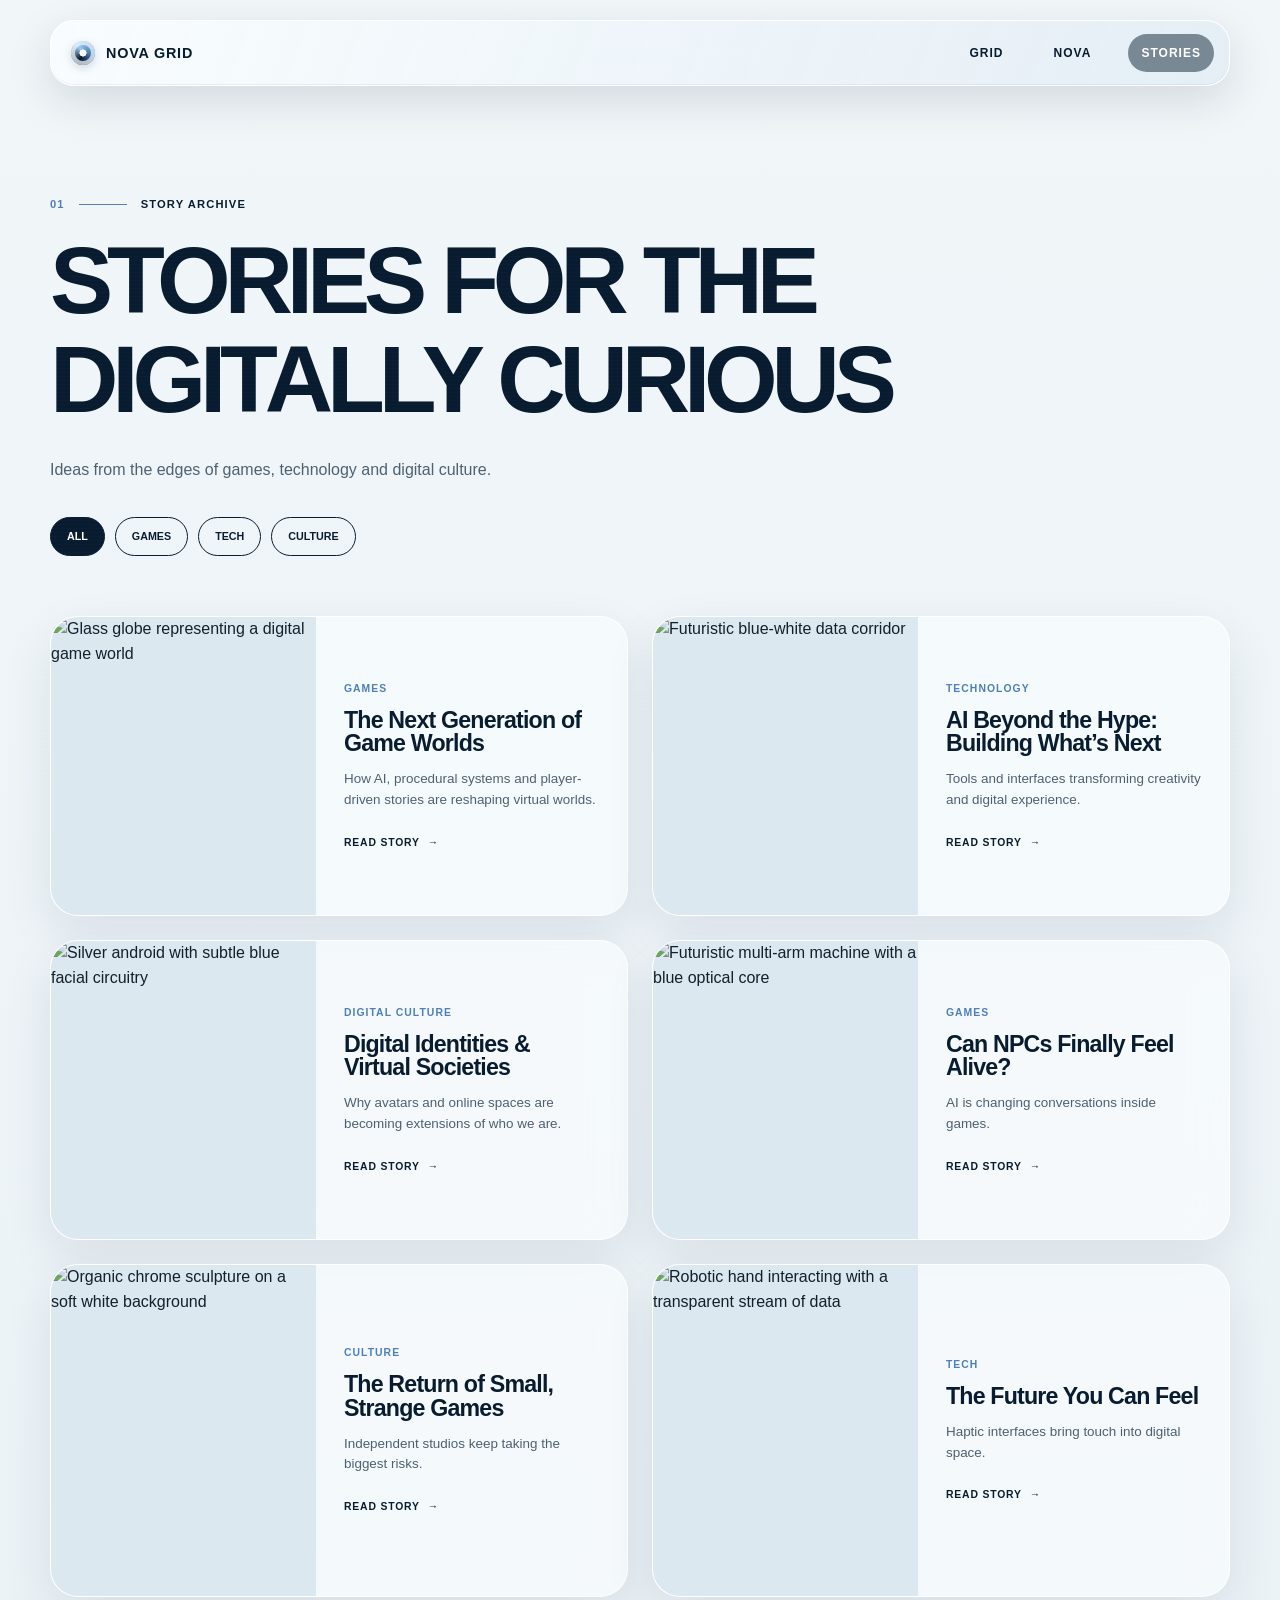
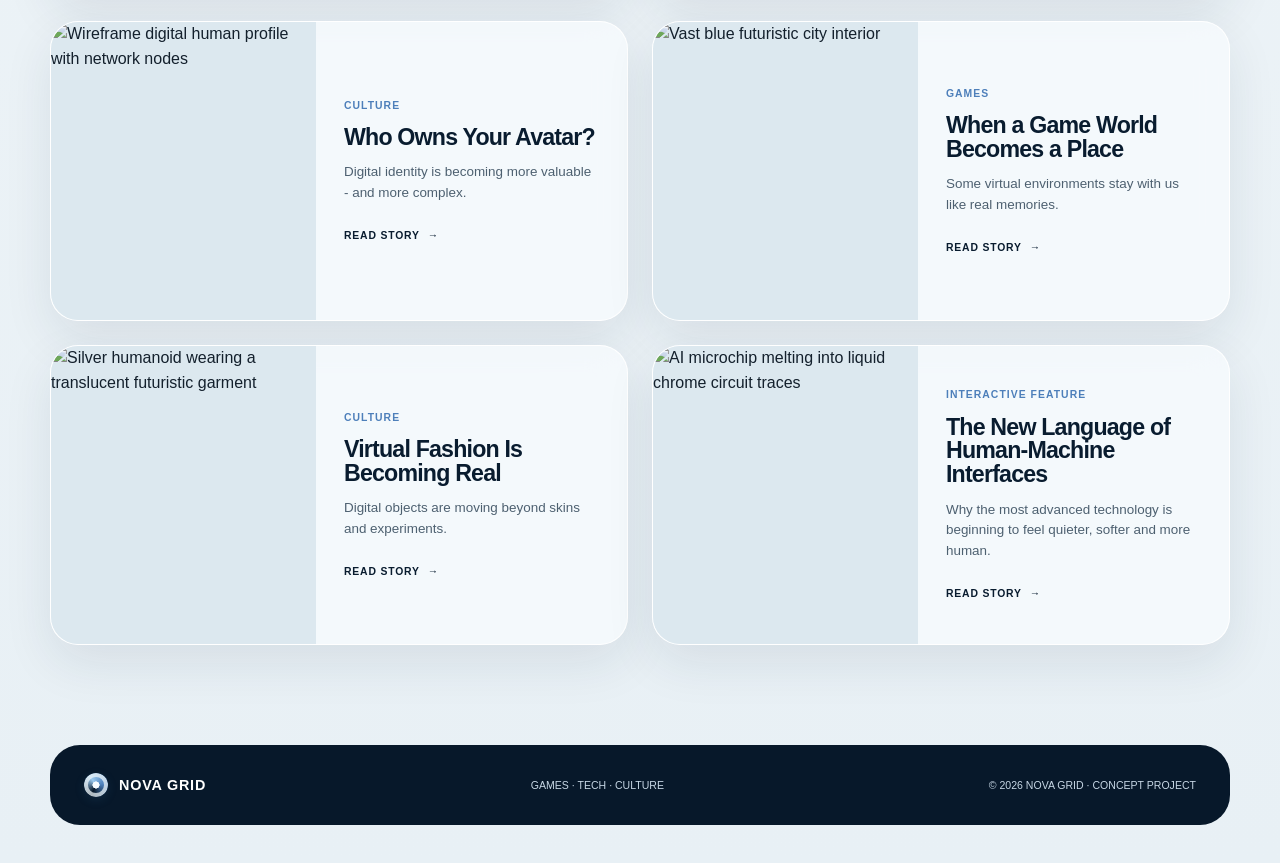
==== stories.html @ 91ae2a44 "Add files via upload" ====
<!doctype html>
<html lang="en">
<head>
  <meta charset="utf-8">
  <meta name="viewport" content="width=device-width, initial-scale=1">
  <meta name="robots" content="index, follow, max-image-preview:large">
  <meta name="description" content="Explore Nova Grid stories about games, emerging technology, artificial intelligence, digital identity and virtual culture.">
  <meta name="theme-color" content="#edf3f6">
  <title>Stories for the Digitally Curious | Nova Grid</title>
  <meta property="og:type" content="website">
  <meta property="og:site_name" content="Nova Grid">
  <meta property="og:title" content="Stories for the Digitally Curious | Nova Grid">
  <meta property="og:description" content="Explore Nova Grid stories about games, emerging technology, artificial intelligence, digital identity and virtual culture.">
  <meta property="og:image" content="https://ik.imagekit.io/novagridsvitlana/NovaGrid_CDN_Assets_Final/NovaGrid_CDN_Assets_Final/assets/images/human-machine-interfaces.webp?tr=w-1200,h-630,c-maintain_ratio">
  <meta property="og:image:width" content="1200">
  <meta property="og:image:height" content="630">
  <meta property="og:image:alt" content="STORIES FOR THE DIGITALLY CURIOUS">
  <meta name="twitter:card" content="summary_large_image">
  <meta name="twitter:title" content="Stories for the Digitally Curious | Nova Grid">
  <meta name="twitter:description" content="Explore Nova Grid stories about games, emerging technology, artificial intelligence, digital identity and virtual culture.">
  <meta name="twitter:image" content="https://ik.imagekit.io/novagridsvitlana/NovaGrid_CDN_Assets_Final/NovaGrid_CDN_Assets_Final/assets/images/human-machine-interfaces.webp?tr=w-1200,h-630,c-maintain_ratio">
  <!-- REQUIRED BEFORE DEPLOY: replace YOUR-DOMAIN with the final HTTPS domain, then uncomment both lines.
  <meta property="og:url" content="https://YOUR-DOMAIN/stories.html">
  <link rel="canonical" href="https://YOUR-DOMAIN/stories.html">
  -->
  <link rel="preconnect" href="https://ik.imagekit.io" crossorigin>
  <link rel="dns-prefetch" href="//ik.imagekit.io">
  <link rel="stylesheet" href="assets/css/design-system.css">
  <link rel="icon" href="assets/icons/favicon.svg" type="image/svg+xml">
  <link rel="apple-touch-icon" href="assets/icons/apple-touch-icon.png" sizes="180x180">
  <link rel="stylesheet" href="assets/css/editorial-pages.css">
  <!-- GA4: вставити тег тут -->
  <!-- Meta Pixel: вставити тут -->
</head>
<body>
  <header class="page-header">
    <a class="brand" href="index.html" aria-label="Nova Grid home"><span class="brand-mark" aria-hidden="true"></span>NOVA GRID</a>
    <nav class="page-nav" aria-label="Primary navigation">
      <a href="index.html#signals">GRID</a>
      <a href="index.html#nova">NOVA</a>
      <a class="active" href="stories.html" aria-current="page">STORIES</a>
    </nav>
    <button class="page-menu" type="button" aria-expanded="false" aria-label="Open menu" aria-controls="page-nav-panel">MENU</button>
    <div class="page-nav-panel" id="page-nav-panel">
      <a href="index.html">HOME</a><a href="index.html#signals">GRID</a><a href="index.html#nova">NOVA</a><a href="stories.html">STORIES</a>
    </div>
  </header>
  <main>
    <section class="archive-hero">
      <div class="page-label"><span>01</span><i></i>STORY ARCHIVE</div>
      <h1>STORIES FOR THE<br>DIGITALLY CURIOUS</h1>
      <p>Ideas from the edges of games, technology and digital culture.</p>
      <div class="archive-filters" aria-label="Filter stories"><button class="active" type="button" data-filter="all" aria-pressed="true">ALL</button><button type="button" data-filter="games" aria-pressed="false">GAMES</button><button type="button" data-filter="tech" aria-pressed="false">TECH</button><button type="button" data-filter="culture" aria-pressed="false">CULTURE</button></div>
    </section>
    <section class="archive-grid" aria-live="polite"><a class="archive-card" data-category="games" href="articles/next-generation-game-worlds.html">
    <div class="archive-image"><img src="https://ik.imagekit.io/novagridsvitlana/NovaGrid_CDN_Assets_Final/NovaGrid_CDN_Assets_Final/assets/images/next-generation-game-worlds.webp" width="1448" height="1086" loading="lazy" decoding="async" alt="Glass globe representing a digital game world"></div>
    <div class="archive-copy"><span class="kicker">Games</span><h2>The Next Generation of Game Worlds</h2><p>How AI, procedural systems and player-driven stories are reshaping virtual worlds.</p><span class="read-link">READ STORY <span aria-hidden="true">→</span></span></div>
  </a><a class="archive-card" data-category="tech" href="articles/ai-beyond-the-hype.html">
    <div class="archive-image"><img src="https://ik.imagekit.io/novagridsvitlana/NovaGrid_CDN_Assets_Final/NovaGrid_CDN_Assets_Final/assets/images/ai-beyond-the-hype.webp" width="1659" height="948" loading="lazy" decoding="async" alt="Futuristic blue-white data corridor"></div>
    <div class="archive-copy"><span class="kicker">Technology</span><h2>AI Beyond the Hype: Building What’s Next</h2><p>Tools and interfaces transforming creativity and digital experience.</p><span class="read-link">READ STORY <span aria-hidden="true">→</span></span></div>
  </a><a class="archive-card" data-category="culture" href="articles/digital-identities-virtual-societies.html">
    <div class="archive-image"><img src="https://ik.imagekit.io/novagridsvitlana/NovaGrid_CDN_Assets_Final/NovaGrid_CDN_Assets_Final/assets/images/digital-identities.webp" width="1449" height="1086" loading="lazy" decoding="async" alt="Silver android with subtle blue facial circuitry"></div>
    <div class="archive-copy"><span class="kicker">Digital culture</span><h2>Digital Identities &amp; Virtual Societies</h2><p>Why avatars and online spaces are becoming extensions of who we are.</p><span class="read-link">READ STORY <span aria-hidden="true">→</span></span></div>
  </a><a class="archive-card" data-category="games" href="articles/can-npcs-finally-feel-alive.html">
    <div class="archive-image"><img src="https://ik.imagekit.io/novagridsvitlana/NovaGrid_CDN_Assets_Final/NovaGrid_CDN_Assets_Final/assets/images/npcs-feel-alive.webp" width="1659" height="948" loading="lazy" decoding="async" alt="Futuristic multi-arm machine with a blue optical core"></div>
    <div class="archive-copy"><span class="kicker">Games</span><h2>Can NPCs Finally Feel Alive?</h2><p>AI is changing conversations inside games.</p><span class="read-link">READ STORY <span aria-hidden="true">→</span></span></div>
  </a><a class="archive-card" data-category="culture" href="articles/return-of-small-strange-games.html">
    <div class="archive-image"><img src="https://ik.imagekit.io/novagridsvitlana/NovaGrid_CDN_Assets_Final/NovaGrid_CDN_Assets_Final/assets/images/small-strange-games.webp" width="1122" height="1402" loading="lazy" decoding="async" alt="Organic chrome sculpture on a soft white background"></div>
    <div class="archive-copy"><span class="kicker">Culture</span><h2>The Return of Small, Strange Games</h2><p>Independent studios keep taking the biggest risks.</p><span class="read-link">READ STORY <span aria-hidden="true">→</span></span></div>
  </a><a class="archive-card" data-category="tech" href="articles/future-you-can-feel.html">
    <div class="archive-image"><img src="https://ik.imagekit.io/novagridsvitlana/NovaGrid_CDN_Assets_Final/NovaGrid_CDN_Assets_Final/assets/images/future-you-can-feel.webp" width="1659" height="948" loading="lazy" decoding="async" alt="Robotic hand interacting with a transparent stream of data"></div>
    <div class="archive-copy"><span class="kicker">Tech</span><h2>The Future You Can Feel</h2><p>Haptic interfaces bring touch into digital space.</p><span class="read-link">READ STORY <span aria-hidden="true">→</span></span></div>
  </a><a class="archive-card" data-category="culture" href="articles/who-owns-your-avatar.html">
    <div class="archive-image"><img src="https://ik.imagekit.io/novagridsvitlana/NovaGrid_CDN_Assets_Final/NovaGrid_CDN_Assets_Final/assets/images/who-owns-your-avatar.webp" width="1344" height="768" loading="lazy" decoding="async" alt="Wireframe digital human profile with network nodes"></div>
    <div class="archive-copy"><span class="kicker">Culture</span><h2>Who Owns Your Avatar?</h2><p>Digital identity is becoming more valuable - and more complex.</p><span class="read-link">READ STORY <span aria-hidden="true">→</span></span></div>
  </a><a class="archive-card" data-category="games" href="articles/game-world-becomes-place.html">
    <div class="archive-image"><img src="https://ik.imagekit.io/novagridsvitlana/NovaGrid_CDN_Assets_Final/NovaGrid_CDN_Assets_Final/assets/images/game-world-becomes-place.webp" width="1024" height="1024" loading="lazy" decoding="async" alt="Vast blue futuristic city interior"></div>
    <div class="archive-copy"><span class="kicker">Games</span><h2>When a Game World Becomes a Place</h2><p>Some virtual environments stay with us like real memories.</p><span class="read-link">READ STORY <span aria-hidden="true">→</span></span></div>
  </a><a class="archive-card" data-category="culture" href="articles/virtual-fashion-is-becoming-real.html">
    <div class="archive-image"><img src="https://ik.imagekit.io/novagridsvitlana/NovaGrid_CDN_Assets_Final/NovaGrid_CDN_Assets_Final/assets/images/virtual-fashion.webp" width="1024" height="1024" loading="lazy" decoding="async" alt="Silver humanoid wearing a translucent futuristic garment"></div>
    <div class="archive-copy"><span class="kicker">Culture</span><h2>Virtual Fashion Is Becoming Real</h2><p>Digital objects are moving beyond skins and experiments.</p><span class="read-link">READ STORY <span aria-hidden="true">→</span></span></div>
  </a><a class="archive-card" data-category="tech" href="articles/human-machine-interfaces.html">
    <div class="archive-image"><img src="https://ik.imagekit.io/novagridsvitlana/NovaGrid_CDN_Assets_Final/NovaGrid_CDN_Assets_Final/assets/images/human-machine-interfaces.webp" width="1254" height="1254" loading="lazy" decoding="async" alt="AI microchip melting into liquid chrome circuit traces"></div>
    <div class="archive-copy"><span class="kicker">Interactive feature</span><h2>The New Language of Human-Machine Interfaces</h2><p>Why the most advanced technology is beginning to feel quieter, softer and more human.</p><span class="read-link">READ STORY <span aria-hidden="true">→</span></span></div>
  </a></section>
  </main>
  <footer class="page-footer">
    <a class="brand footer-brand" href="index.html"><span class="brand-mark" aria-hidden="true"></span>NOVA GRID</a>
    <span>GAMES · TECH · CULTURE</span>
    <span>© 2026 NOVA GRID · CONCEPT PROJECT</span>
  </footer>
  <script>
  const button=document.querySelector('.page-menu');
  const panel=document.querySelector('.page-nav-panel');
  if(button&&panel){
    // Keep the full-screen panel outside the blurred header. Otherwise some
    // mobile browsers constrain position:fixed to the header itself.
    if(panel.parentNode!==document.body) document.body.appendChild(panel);

    const setMenuState=open=>{
      button.setAttribute('aria-expanded',String(open));
      button.setAttribute('aria-label',open?'Close menu':'Open menu');
      panel.classList.toggle('open',open);
      document.body.classList.toggle('menu-open',open);
      button.textContent=open?'CLOSE':'MENU';
    };

    setMenuState(false);
    button.addEventListener('click',event=>{
      event.preventDefault();
      event.stopPropagation();
      setMenuState(button.getAttribute('aria-expanded')!=='true');
    });
    panel.querySelectorAll('a').forEach(link=>link.addEventListener('click',()=>setMenuState(false)));
    document.addEventListener('keydown',event=>{
      if(event.key==='Escape'&&button.getAttribute('aria-expanded')==='true'){
        setMenuState(false);
        button.focus();
      }
    });
    window.addEventListener('pageshow',()=>setMenuState(false));
  }
</script>
  <script>
    const filters=[...document.querySelectorAll('[data-filter]')];
    const cards=[...document.querySelectorAll('.archive-card')];
    filters.forEach(button=>button.addEventListener('click',()=>{const value=button.dataset.filter;filters.forEach(item=>{item.classList.toggle('active',item===button);item.setAttribute('aria-pressed',String(item===button));});cards.forEach(card=>card.hidden=value!=='all'&&card.dataset.category!==value);}));
  </script>
</body>
</html>
---- assets/css/design-system.css ----
@font-face{font-family:"Space Grotesk";src:url("https://ik.imagekit.io/novagridsvitlana/NovaGrid_CDN_Assets_Final/NovaGrid_CDN_Assets_Final/assets/fonts/space-grotesk-regular.woff2") format("woff2");font-weight:400;font-display:swap}
@font-face{font-family:"Space Grotesk";src:url("https://ik.imagekit.io/novagridsvitlana/NovaGrid_CDN_Assets_Final/NovaGrid_CDN_Assets_Final/assets/fonts/space-grotesk-bold.woff2") format("woff2");font-weight:700;font-display:swap}
@font-face{font-family:"Inter";src:url("https://ik.imagekit.io/novagridsvitlana/NovaGrid_CDN_Assets_Final/NovaGrid_CDN_Assets_Final/assets/fonts/inter-regular.woff2") format("woff2");font-weight:400;font-display:swap}
@font-face{font-family:"Inter";src:url("https://ik.imagekit.io/novagridsvitlana/NovaGrid_CDN_Assets_Final/NovaGrid_CDN_Assets_Final/assets/fonts/inter-bold.woff2") format("woff2");font-weight:700;font-display:swap}
:root{--ink:#091c2f;--muted:#4d6070;--blue:#4d7fba;--blue-2:#9bc9ee;--paper:#edf3f6;--navy:#07182a;--line:rgba(92,133,165,.22);--glass:rgba(248,252,254,.76);--radius:28px;--shadow:0 20px 60px rgba(17,42,64,.12);--space-1:8px;--space-2:16px;--space-3:24px;--space-4:32px;--space-5:48px;--text-sm:.84rem;--text-base:1rem;--text-lg:1.3rem}
---- assets/css/editorial-pages.css ----
*{box-sizing:border-box}
html{scroll-behavior:smooth}
body{margin:0;color:var(--ink);background:linear-gradient(180deg,#f1f6f9,#e8f0f5);font-family:Inter,Arial,sans-serif;line-height:1.55}
body::before{content:"";position:fixed;inset:0;z-index:40;pointer-events:none;opacity:.14;background-image:linear-gradient(rgba(255,255,255,.45) 1px,transparent 1px);background-size:100% 4px;mix-blend-mode:soft-light}
body.menu-open{overflow:hidden}
a{color:inherit;text-decoration:none}
img{display:block;max-width:100%}
button{font:inherit}
h1,h2,.brand,.page-nav,.page-menu,.kicker,.read-link,.page-label,.back-link,.article-end{font-family:"Space Grotesk",Arial,sans-serif}
.page-header{position:relative;z-index:50;width:min(1180px,calc(100% - 48px));height:66px;margin:20px auto 0;padding:0 15px 0 20px;border:1px solid rgba(255,255,255,.96);border-radius:24px;display:flex;align-items:center;justify-content:space-between;background:linear-gradient(110deg,rgba(249,252,254,.94),rgba(226,237,244,.86));box-shadow:0 14px 44px rgba(8,28,46,.13),inset 0 -1px 0 rgba(80,126,158,.10);backdrop-filter:blur(20px);-webkit-backdrop-filter:blur(20px)}
.brand{display:inline-flex;align-items:center;gap:11px;font-size:.9rem;font-weight:700;letter-spacing:.055em}
.brand-mark{width:24px;height:24px;flex:0 0 24px;border-radius:50%;background:radial-gradient(circle at 50% 50%,#f8fcff 0 20%,transparent 22%),conic-gradient(from 205deg,var(--navy),#9bc9ee,var(--blue),var(--navy));box-shadow:inset 0 0 0 4px rgba(242,248,251,.72),0 3px 10px rgba(40,91,132,.22)}
.page-nav{display:flex;align-items:center;gap:24px}.page-nav a{padding:10px 13px;border-radius:999px;font-size:.75rem;font-weight:700;letter-spacing:.085em;transition:.22s ease}.page-nav a:hover,.page-nav a:focus-visible,.page-nav a.active{color:white;background:#788894}
.page-menu,.page-nav-panel{display:none}
main{width:min(1180px,calc(100% - 48px));margin-inline:auto}
.archive-hero{padding:110px 0 60px}.page-label{display:flex;align-items:center;gap:14px;margin-bottom:18px;font-size:.7rem;font-weight:700;letter-spacing:.1em}.page-label span,.kicker{color:var(--blue)}.page-label i{width:48px;height:1px;background:var(--blue)}
.archive-hero h1{max-width:1050px;margin:0;font-size:clamp(3.25rem,7.4vw,7.3rem);line-height:1.04;letter-spacing:-.065em}.archive-hero>p{max-width:560px;margin:30px 0 0;color:var(--muted);font-size:1rem}
.archive-filters{display:flex;gap:10px;flex-wrap:wrap;margin-top:34px}.archive-filters button{padding:10px 16px;border:1px solid var(--ink);border-radius:999px;background:transparent;color:var(--ink);font-family:"Space Grotesk",Arial,sans-serif;font-size:.67rem;font-weight:700;cursor:pointer;transition:.22s ease}.archive-filters button:hover,.archive-filters button:focus-visible{transform:translateY(-2px)}.archive-filters button.active{background:var(--ink);color:white}
.archive-grid{display:grid;grid-template-columns:repeat(2,minmax(0,1fr));gap:24px;padding:0 0 100px}
.archive-card{position:relative;display:grid;grid-template-columns:46% 1fr;min-height:300px;border:1px solid rgba(255,255,255,.94);border-radius:28px;overflow:hidden;background:var(--glass);box-shadow:0 18px 50px rgba(17,42,64,.09);backdrop-filter:blur(18px);transition:transform .3s ease,border-color .3s ease,box-shadow .3s ease}
.archive-card:hover,.archive-card:focus-visible{transform:translateY(-5px);border-color:rgba(125,174,211,.68);box-shadow:0 24px 55px rgba(17,42,64,.14);outline:none}.archive-image{overflow:hidden;background:#dce8ef}.archive-image img{width:100%;height:100%;object-fit:cover;filter:saturate(.68) contrast(.96) brightness(1.02);transition:transform .55s cubic-bezier(.22,.61,.36,1)}.archive-card:hover img,.archive-card:focus-visible img{transform:scale(1.025)}

.archive-card[href$="virtual-fashion-is-becoming-real.html"] .archive-image img{object-position:center 65%}
.archive-card[href$="human-machine-interfaces.html"] .archive-image img{object-position:center 65%}

.archive-copy{display:flex;flex-direction:column;justify-content:center;padding:28px}.kicker{display:block;margin-bottom:12px;font-size:.65rem;font-weight:700;letter-spacing:.1em;text-transform:uppercase}.archive-copy h2{margin:0 0 13px;font-size:1.45rem;line-height:1.02;letter-spacing:-.035em}.archive-copy p{margin:0;color:var(--muted);font-size:.84rem}.read-link{display:inline-flex;gap:8px;align-items:center;margin-top:24px;font-size:.65rem;font-weight:700;letter-spacing:.08em}.read-link span{transition:transform .25s ease}.archive-card:hover .read-link span,.archive-card:focus-visible .read-link span{transform:translateX(4px)}
[hidden]{display:none!important}
.article-shell{padding:90px 0 80px}.article-heading{max-width:980px;margin:0 auto 48px}.back-link{display:inline-block;margin-bottom:48px;font-size:.7rem;font-weight:700;letter-spacing:.08em;color:var(--muted)}.back-link:hover,.back-link:focus-visible{color:var(--blue)}.article-heading h1{max-width:980px;margin:10px 0 20px;font-size:clamp(3rem,6.5vw,6.6rem);line-height:1.08;letter-spacing:-.06em}.article-dek{max-width:720px;margin:0;color:var(--muted);font-size:clamp(1rem,1.6vw,1.3rem)}
.article-visual{width:100%;height:auto;aspect-ratio:16/9;margin:0 0 70px;border-radius:34px;overflow:hidden;background:#d6dfe5;box-shadow:0 22px 60px rgba(17,42,64,.12)}.article-visual img{width:100%;height:100%;object-fit:cover;object-position:center center;filter:saturate(.68) contrast(.97)}
.article-visual--interface img{object-fit:cover;object-position:center top}
.article-body{width:min(760px,100%);margin:0 auto;color:#173047}.article-body p{margin:0 0 30px;font-size:1.05rem;line-height:1.78}.article-body .lead{font-size:clamp(1.22rem,2vw,1.55rem);line-height:1.58;color:var(--ink)}.article-body .lead::first-letter{float:left;margin:.05em .12em 0 0;font-family:"Space Grotesk";font-size:4.3em;font-weight:700;line-height:.72;color:var(--blue)}
.article-end{width:min(760px,100%);margin:56px auto 0;padding:24px 0;border-top:1px solid var(--line);display:flex;justify-content:space-between;gap:20px;font-size:.68rem;font-weight:700;letter-spacing:.08em}.article-end span{color:var(--muted)}.article-end a:hover,.article-end a:focus-visible{color:var(--blue)}
.related{padding:50px 0 100px}.related-grid{display:grid;grid-template-columns:repeat(2,minmax(0,1fr));gap:24px}.related .archive-card{min-height:280px}
.page-footer{width:min(1180px,calc(100% - 48px));margin:0 auto 38px;padding:28px 34px;border-radius:30px;background:var(--navy);color:#c7d7e5;display:flex;align-items:center;justify-content:space-between;gap:24px;font-size:.66rem}.footer-brand{color:white}
@media(max-width:900px){.archive-grid{grid-template-columns:1fr}.archive-card{min-height:280px}.article-visual{height:62vw}.related-grid{grid-template-columns:1fr}.page-footer{align-items:flex-start;flex-direction:column}}
@media(max-width:640px){.page-header{width:calc(100% - 24px);height:58px;margin-top:12px;padding:0 14px}.page-nav{display:none}.page-menu{display:block;position:relative;z-index:1002;border:0;background:transparent;color:var(--ink);font-family:"Space Grotesk",Arial,sans-serif;font-size:.7rem;font-weight:700;cursor:pointer;touch-action:manipulation;-webkit-tap-highlight-color:transparent}.page-nav-panel{position:fixed;z-index:1001;inset:0;display:flex;flex-direction:column;justify-content:center;align-items:center;gap:18px;background:rgba(7,24,42,.97);opacity:0;visibility:hidden;pointer-events:none;transform:translateY(-8px);transition:opacity .18s ease,transform .18s ease,visibility 0s linear .18s;will-change:opacity,transform}.page-nav-panel.open{opacity:1;visibility:visible;pointer-events:auto;transform:translateY(0);transition:opacity .18s ease,transform .18s ease,visibility 0s}.page-nav-panel a{color:white;font-family:"Space Grotesk",Arial,sans-serif;font-size:clamp(2rem,10vw,3.5rem);font-weight:700;letter-spacing:-.04em}.page-nav-panel.open~*{}.page-menu[aria-expanded="true"]{position:fixed;z-index:1002;right:22px;top:27px;color:white}main{width:calc(100% - 24px)}.archive-hero{padding:74px 0 42px}.archive-hero h1{font-size:clamp(3rem,16vw,5.2rem)}.archive-hero>p{font-size:.88rem}.archive-grid{gap:16px;padding-bottom:62px}.archive-card{grid-template-columns:1fr;grid-template-rows:210px auto;min-height:390px;border-radius:22px}.archive-copy{padding:21px}.archive-copy h2{font-size:1.35rem}.article-shell{padding:66px 0 56px}.back-link{margin-bottom:36px}.article-heading h1{font-size:clamp(2.7rem,14vw,4.5rem);line-height:1.1}.article-visual{width:100%;height:auto;aspect-ratio:16/9;margin-bottom:48px;border-radius:24px}.article-body p{font-size:.95rem;line-height:1.7}.article-body .lead{font-size:1.14rem}.article-end{flex-direction:column}.related{padding-bottom:65px}.page-footer{width:calc(100% - 24px);margin-bottom:12px;padding:24px;border-radius:24px}.page-label i{width:36px}}
.article-visual.article-visual--interface{width:75%;height:auto;aspect-ratio:1/1;margin-left:auto;margin-right:auto}.article-visual.article-visual--interface img{display:block;width:100%;height:100%;object-fit:contain;object-position:center center}
.article-visual.article-visual--square{width:75%;height:auto;aspect-ratio:1/1;margin-left:auto;margin-right:auto}.article-visual.article-visual--square img{display:block;width:100%;height:100%;object-fit:contain;object-position:center center}
.article-visual.article-visual--headroom{height:auto;aspect-ratio:4/3}.article-visual.article-visual--headroom img{width:100%;height:100%;object-fit:contain;object-position:center center}
@media(max-width:640px){.article-visual.article-visual--interface{width:100%;height:auto;aspect-ratio:1/1}}
@media(max-width:640px){.article-visual.article-visual--square{width:100%;height:auto;aspect-ratio:1/1}}
@media(prefers-reduced-motion:reduce){html{scroll-behavior:auto}*,*::before,*::after{transition-duration:.01ms!important;animation-duration:.01ms!important;animation-iteration-count:1!important}}
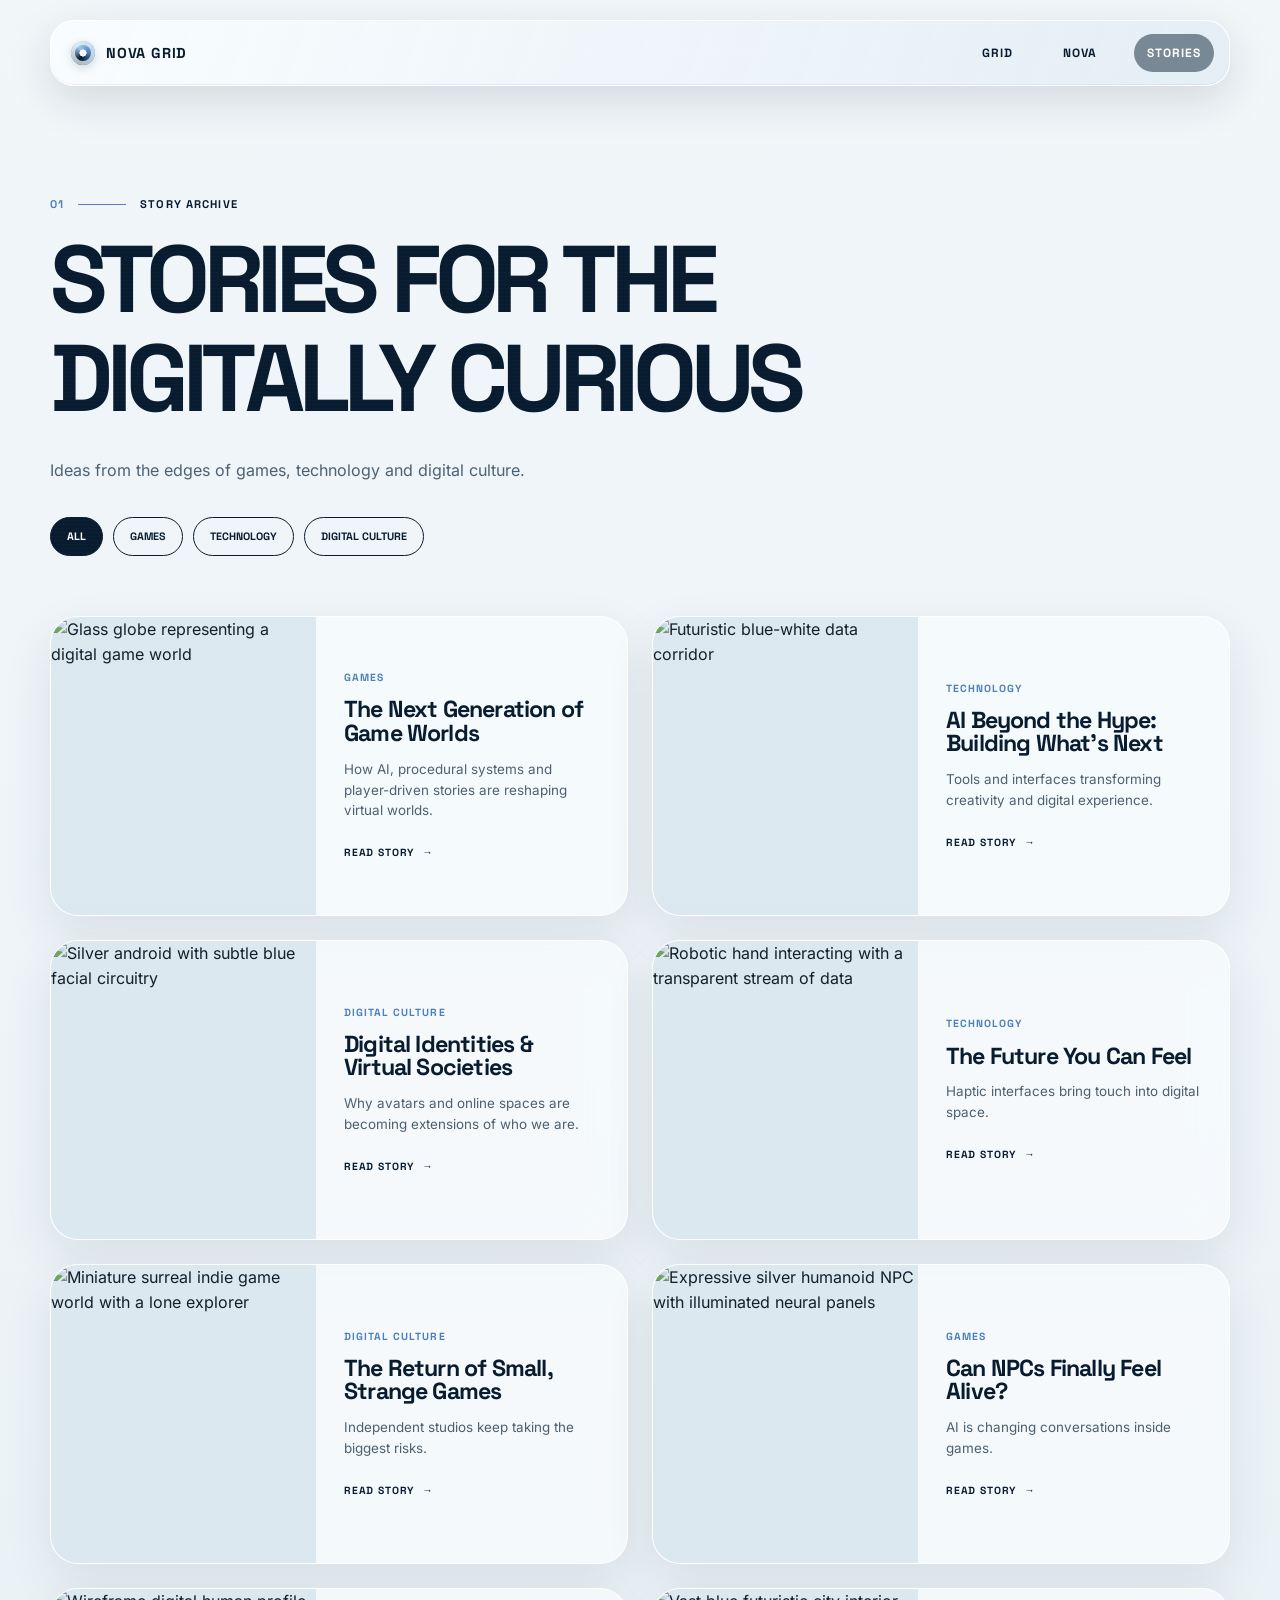
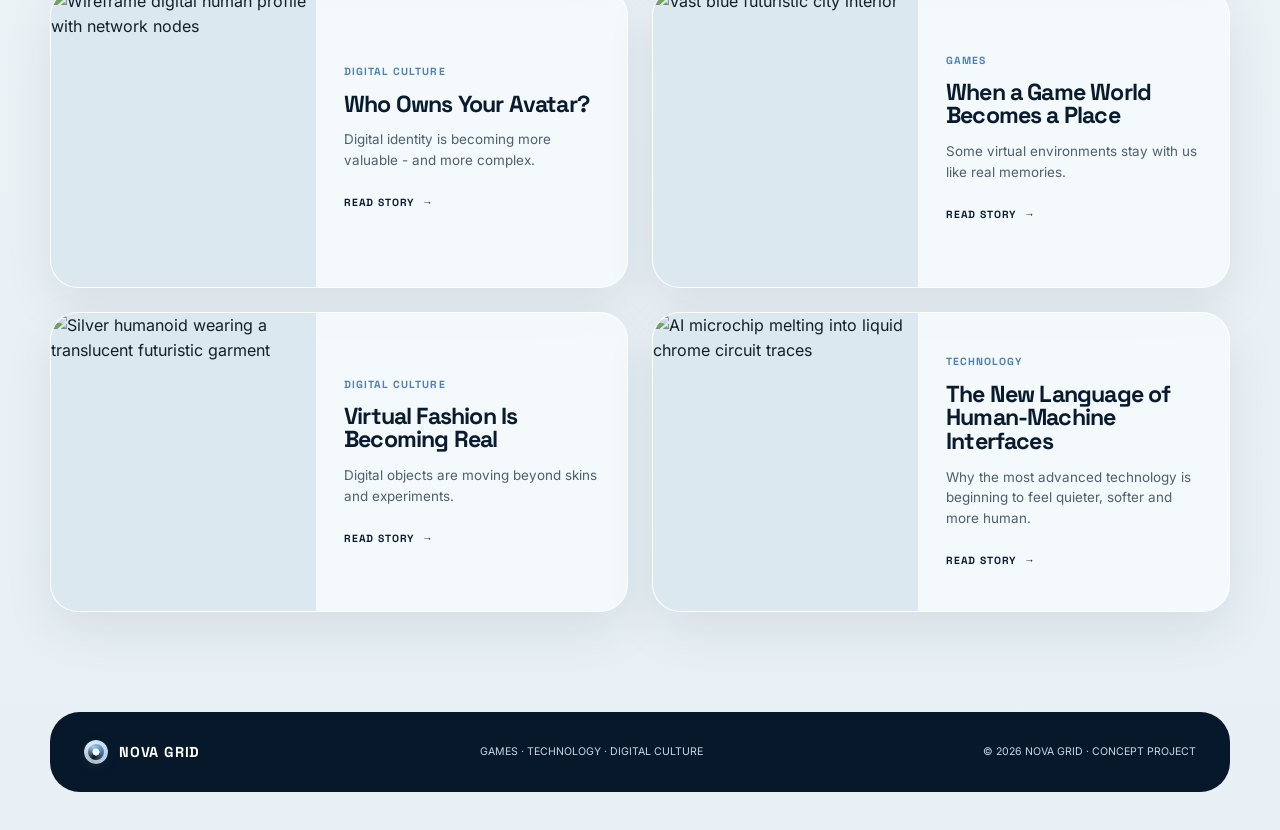
==== commit f536e1aa: "Add files via upload" ====
--- a/stories.html
+++ b/stories.html
@@ -19,10 +19,8 @@
   <meta name="twitter:title" content="Stories for the Digitally Curious | Nova Grid">
   <meta name="twitter:description" content="Explore Nova Grid stories about games, emerging technology, artificial intelligence, digital identity and virtual culture.">
   <meta name="twitter:image" content="https://ik.imagekit.io/novagridsvitlana/NovaGrid_CDN_Assets_Final/NovaGrid_CDN_Assets_Final/assets/images/human-machine-interfaces.webp?tr=w-1200,h-630,c-maintain_ratio">
-  <!-- REQUIRED BEFORE DEPLOY: replace YOUR-DOMAIN with the final HTTPS domain, then uncomment both lines.
-  <meta property="og:url" content="https://YOUR-DOMAIN/stories.html">
-  <link rel="canonical" href="https://YOUR-DOMAIN/stories.html">
-  -->
+  <meta property="og:url" content="https://svitlanahorbovska-web.github.io/novagrid/stories.html">
+  <link rel="canonical" href="https://svitlanahorbovska-web.github.io/novagrid/stories.html">
   <link rel="preconnect" href="https://ik.imagekit.io" crossorigin>
   <link rel="dns-prefetch" href="//ik.imagekit.io">
   <link rel="stylesheet" href="assets/css/design-system.css">
@@ -50,7 +48,7 @@
       <div class="page-label"><span>01</span><i></i>STORY ARCHIVE</div>
       <h1>STORIES FOR THE<br>DIGITALLY CURIOUS</h1>
       <p>Ideas from the edges of games, technology and digital culture.</p>
-      <div class="archive-filters" aria-label="Filter stories"><button class="active" type="button" data-filter="all" aria-pressed="true">ALL</button><button type="button" data-filter="games" aria-pressed="false">GAMES</button><button type="button" data-filter="tech" aria-pressed="false">TECH</button><button type="button" data-filter="culture" aria-pressed="false">CULTURE</button></div>
+      <div class="archive-filters" aria-label="Filter stories"><button class="active" type="button" data-filter="all" aria-pressed="true">ALL</button><button type="button" data-filter="games" aria-pressed="false">GAMES</button><button type="button" data-filter="tech" aria-pressed="false">TECHNOLOGY</button><button type="button" data-filter="culture" aria-pressed="false">DIGITAL CULTURE</button></div>
     </section>
     <section class="archive-grid" aria-live="polite"><a class="archive-card" data-category="games" href="articles/next-generation-game-worlds.html">
     <div class="archive-image"><img src="https://ik.imagekit.io/novagridsvitlana/NovaGrid_CDN_Assets_Final/NovaGrid_CDN_Assets_Final/assets/images/next-generation-game-worlds.webp" width="1448" height="1086" loading="lazy" decoding="async" alt="Glass globe representing a digital game world"></div>
@@ -61,32 +59,32 @@
   </a><a class="archive-card" data-category="culture" href="articles/digital-identities-virtual-societies.html">
     <div class="archive-image"><img src="https://ik.imagekit.io/novagridsvitlana/NovaGrid_CDN_Assets_Final/NovaGrid_CDN_Assets_Final/assets/images/digital-identities.webp" width="1449" height="1086" loading="lazy" decoding="async" alt="Silver android with subtle blue facial circuitry"></div>
     <div class="archive-copy"><span class="kicker">Digital culture</span><h2>Digital Identities &amp; Virtual Societies</h2><p>Why avatars and online spaces are becoming extensions of who we are.</p><span class="read-link">READ STORY <span aria-hidden="true">→</span></span></div>
-  </a><a class="archive-card" data-category="games" href="articles/can-npcs-finally-feel-alive.html">
-    <div class="archive-image"><img src="https://ik.imagekit.io/novagridsvitlana/NovaGrid_CDN_Assets_Final/NovaGrid_CDN_Assets_Final/assets/images/npcs-feel-alive.webp" width="1659" height="948" loading="lazy" decoding="async" alt="Futuristic multi-arm machine with a blue optical core"></div>
-    <div class="archive-copy"><span class="kicker">Games</span><h2>Can NPCs Finally Feel Alive?</h2><p>AI is changing conversations inside games.</p><span class="read-link">READ STORY <span aria-hidden="true">→</span></span></div>
-  </a><a class="archive-card" data-category="culture" href="articles/return-of-small-strange-games.html">
-    <div class="archive-image"><img src="https://ik.imagekit.io/novagridsvitlana/NovaGrid_CDN_Assets_Final/NovaGrid_CDN_Assets_Final/assets/images/small-strange-games.webp" width="1122" height="1402" loading="lazy" decoding="async" alt="Organic chrome sculpture on a soft white background"></div>
-    <div class="archive-copy"><span class="kicker">Culture</span><h2>The Return of Small, Strange Games</h2><p>Independent studios keep taking the biggest risks.</p><span class="read-link">READ STORY <span aria-hidden="true">→</span></span></div>
   </a><a class="archive-card" data-category="tech" href="articles/future-you-can-feel.html">
     <div class="archive-image"><img src="https://ik.imagekit.io/novagridsvitlana/NovaGrid_CDN_Assets_Final/NovaGrid_CDN_Assets_Final/assets/images/future-you-can-feel.webp" width="1659" height="948" loading="lazy" decoding="async" alt="Robotic hand interacting with a transparent stream of data"></div>
-    <div class="archive-copy"><span class="kicker">Tech</span><h2>The Future You Can Feel</h2><p>Haptic interfaces bring touch into digital space.</p><span class="read-link">READ STORY <span aria-hidden="true">→</span></span></div>
+    <div class="archive-copy"><span class="kicker">Technology</span><h2>The Future You Can Feel</h2><p>Haptic interfaces bring touch into digital space.</p><span class="read-link">READ STORY <span aria-hidden="true">→</span></span></div>
+  </a><a class="archive-card" data-category="culture" href="articles/return-of-small-strange-games.html">
+    <div class="archive-image"><img src="https://ik.imagekit.io/novagridsvitlana/NovaGrid_CDN_Assets_Final/NovaGrid_CDN_Assets_Final/assets/images/return-of-small-strange-games-v2.webp" width="1254" height="1254" loading="lazy" decoding="async" alt="Miniature surreal indie game world with a lone explorer"></div>
+    <div class="archive-copy"><span class="kicker">Digital culture</span><h2>The Return of Small, Strange Games</h2><p>Independent studios keep taking the biggest risks.</p><span class="read-link">READ STORY <span aria-hidden="true">→</span></span></div>
+  </a><a class="archive-card" data-category="games" href="articles/can-npcs-finally-feel-alive.html">
+    <div class="archive-image"><img src="https://ik.imagekit.io/novagridsvitlana/NovaGrid_CDN_Assets_Final/NovaGrid_CDN_Assets_Final/assets/images/can-npcs-finally-feel-alive-v4.webp?tr=f-webp,q-80" width="1254" height="1254" loading="lazy" decoding="async" alt="Expressive silver humanoid NPC with illuminated neural panels"></div>
+    <div class="archive-copy"><span class="kicker">Games</span><h2>Can NPCs Finally Feel Alive?</h2><p>AI is changing conversations inside games.</p><span class="read-link">READ STORY <span aria-hidden="true">→</span></span></div>
   </a><a class="archive-card" data-category="culture" href="articles/who-owns-your-avatar.html">
     <div class="archive-image"><img src="https://ik.imagekit.io/novagridsvitlana/NovaGrid_CDN_Assets_Final/NovaGrid_CDN_Assets_Final/assets/images/who-owns-your-avatar.webp" width="1344" height="768" loading="lazy" decoding="async" alt="Wireframe digital human profile with network nodes"></div>
-    <div class="archive-copy"><span class="kicker">Culture</span><h2>Who Owns Your Avatar?</h2><p>Digital identity is becoming more valuable - and more complex.</p><span class="read-link">READ STORY <span aria-hidden="true">→</span></span></div>
+    <div class="archive-copy"><span class="kicker">Digital culture</span><h2>Who Owns Your Avatar?</h2><p>Digital identity is becoming more valuable - and more complex.</p><span class="read-link">READ STORY <span aria-hidden="true">→</span></span></div>
   </a><a class="archive-card" data-category="games" href="articles/game-world-becomes-place.html">
     <div class="archive-image"><img src="https://ik.imagekit.io/novagridsvitlana/NovaGrid_CDN_Assets_Final/NovaGrid_CDN_Assets_Final/assets/images/game-world-becomes-place.webp" width="1024" height="1024" loading="lazy" decoding="async" alt="Vast blue futuristic city interior"></div>
     <div class="archive-copy"><span class="kicker">Games</span><h2>When a Game World Becomes a Place</h2><p>Some virtual environments stay with us like real memories.</p><span class="read-link">READ STORY <span aria-hidden="true">→</span></span></div>
   </a><a class="archive-card" data-category="culture" href="articles/virtual-fashion-is-becoming-real.html">
     <div class="archive-image"><img src="https://ik.imagekit.io/novagridsvitlana/NovaGrid_CDN_Assets_Final/NovaGrid_CDN_Assets_Final/assets/images/virtual-fashion.webp" width="1024" height="1024" loading="lazy" decoding="async" alt="Silver humanoid wearing a translucent futuristic garment"></div>
-    <div class="archive-copy"><span class="kicker">Culture</span><h2>Virtual Fashion Is Becoming Real</h2><p>Digital objects are moving beyond skins and experiments.</p><span class="read-link">READ STORY <span aria-hidden="true">→</span></span></div>
+    <div class="archive-copy"><span class="kicker">Digital culture</span><h2>Virtual Fashion Is Becoming Real</h2><p>Digital objects are moving beyond skins and experiments.</p><span class="read-link">READ STORY <span aria-hidden="true">→</span></span></div>
   </a><a class="archive-card" data-category="tech" href="articles/human-machine-interfaces.html">
     <div class="archive-image"><img src="https://ik.imagekit.io/novagridsvitlana/NovaGrid_CDN_Assets_Final/NovaGrid_CDN_Assets_Final/assets/images/human-machine-interfaces.webp" width="1254" height="1254" loading="lazy" decoding="async" alt="AI microchip melting into liquid chrome circuit traces"></div>
-    <div class="archive-copy"><span class="kicker">Interactive feature</span><h2>The New Language of Human-Machine Interfaces</h2><p>Why the most advanced technology is beginning to feel quieter, softer and more human.</p><span class="read-link">READ STORY <span aria-hidden="true">→</span></span></div>
+    <div class="archive-copy"><span class="kicker">Technology</span><h2>The New Language of Human-Machine Interfaces</h2><p>Why the most advanced technology is beginning to feel quieter, softer and more human.</p><span class="read-link">READ STORY <span aria-hidden="true">→</span></span></div>
   </a></section>
   </main>
   <footer class="page-footer">
     <a class="brand footer-brand" href="index.html"><span class="brand-mark" aria-hidden="true"></span>NOVA GRID</a>
-    <span>GAMES · TECH · CULTURE</span>
+    <span>GAMES · TECHNOLOGY · DIGITAL CULTURE</span>
     <span>© 2026 NOVA GRID · CONCEPT PROJECT</span>
   </footer>
   <script>
@@ -127,4 +125,4 @@
     filters.forEach(button=>button.addEventListener('click',()=>{const value=button.dataset.filter;filters.forEach(item=>{item.classList.toggle('active',item===button);item.setAttribute('aria-pressed',String(item===button));});cards.forEach(card=>card.hidden=value!=='all'&&card.dataset.category!==value);}));
   </script>
 </body>
-</html>+</html>
--- a/assets/css/design-system.css
+++ b/assets/css/design-system.css
@@ -1,5 +1,3 @@
-@font-face{font-family:"Space Grotesk";src:url("https://ik.imagekit.io/novagridsvitlana/NovaGrid_CDN_Assets_Final/NovaGrid_CDN_Assets_Final/assets/fonts/space-grotesk-regular.woff2") format("woff2");font-weight:400;font-display:swap}
-@font-face{font-family:"Space Grotesk";src:url("https://ik.imagekit.io/novagridsvitlana/NovaGrid_CDN_Assets_Final/NovaGrid_CDN_Assets_Final/assets/fonts/space-grotesk-bold.woff2") format("woff2");font-weight:700;font-display:swap}
-@font-face{font-family:"Inter";src:url("https://ik.imagekit.io/novagridsvitlana/NovaGrid_CDN_Assets_Final/NovaGrid_CDN_Assets_Final/assets/fonts/inter-regular.woff2") format("woff2");font-weight:400;font-display:swap}
-@font-face{font-family:"Inter";src:url("https://ik.imagekit.io/novagridsvitlana/NovaGrid_CDN_Assets_Final/NovaGrid_CDN_Assets_Final/assets/fonts/inter-bold.woff2") format("woff2");font-weight:700;font-display:swap}
+@font-face{font-family:"Space Grotesk";src:url("../fonts/space-grotesk-latin-variable.woff2") format("woff2");font-style:normal;font-weight:300 700;font-display:swap}
+@font-face{font-family:"Inter";src:url("../fonts/inter-latin-variable.woff2") format("woff2");font-style:normal;font-weight:100 900;font-display:swap}
 :root{--ink:#091c2f;--muted:#4d6070;--blue:#4d7fba;--blue-2:#9bc9ee;--paper:#edf3f6;--navy:#07182a;--line:rgba(92,133,165,.22);--glass:rgba(248,252,254,.76);--radius:28px;--shadow:0 20px 60px rgba(17,42,64,.12);--space-1:8px;--space-2:16px;--space-3:24px;--space-4:32px;--space-5:48px;--text-sm:.84rem;--text-base:1rem;--text-lg:1.3rem}
--- a/assets/css/editorial-pages.css
+++ b/assets/css/editorial-pages.css
@@ -22,11 +22,14 @@
 
 .archive-card[href$="virtual-fashion-is-becoming-real.html"] .archive-image img{object-position:center 65%}
 .archive-card[href$="human-machine-interfaces.html"] .archive-image img{object-position:center 65%}
+.archive-card[href$="next-generation-game-worlds.html"] .archive-image img{object-position:34% center;transform-origin:34% center}
 
 .archive-copy{display:flex;flex-direction:column;justify-content:center;padding:28px}.kicker{display:block;margin-bottom:12px;font-size:.65rem;font-weight:700;letter-spacing:.1em;text-transform:uppercase}.archive-copy h2{margin:0 0 13px;font-size:1.45rem;line-height:1.02;letter-spacing:-.035em}.archive-copy p{margin:0;color:var(--muted);font-size:.84rem}.read-link{display:inline-flex;gap:8px;align-items:center;margin-top:24px;font-size:.65rem;font-weight:700;letter-spacing:.08em}.read-link span{transition:transform .25s ease}.archive-card:hover .read-link span,.archive-card:focus-visible .read-link span{transform:translateX(4px)}
 [hidden]{display:none!important}
 .article-shell{padding:90px 0 80px}.article-heading{max-width:980px;margin:0 auto 48px}.back-link{display:inline-block;margin-bottom:48px;font-size:.7rem;font-weight:700;letter-spacing:.08em;color:var(--muted)}.back-link:hover,.back-link:focus-visible{color:var(--blue)}.article-heading h1{max-width:980px;margin:10px 0 20px;font-size:clamp(3rem,6.5vw,6.6rem);line-height:1.08;letter-spacing:-.06em}.article-dek{max-width:720px;margin:0;color:var(--muted);font-size:clamp(1rem,1.6vw,1.3rem)}
 .article-visual{width:100%;height:auto;aspect-ratio:16/9;margin:0 0 70px;border-radius:34px;overflow:hidden;background:#d6dfe5;box-shadow:0 22px 60px rgba(17,42,64,.12)}.article-visual img{width:100%;height:100%;object-fit:cover;object-position:center center;filter:saturate(.68) contrast(.97)}
+.article-visual--globe img{transform:translate(5%,4%) scale(1.12)}
+.article-visual--city img{object-position:center 62%}
 .article-visual--interface img{object-fit:cover;object-position:center top}
 .article-body{width:min(760px,100%);margin:0 auto;color:#173047}.article-body p{margin:0 0 30px;font-size:1.05rem;line-height:1.78}.article-body .lead{font-size:clamp(1.22rem,2vw,1.55rem);line-height:1.58;color:var(--ink)}.article-body .lead::first-letter{float:left;margin:.05em .12em 0 0;font-family:"Space Grotesk";font-size:4.3em;font-weight:700;line-height:.72;color:var(--blue)}
 .article-end{width:min(760px,100%);margin:56px auto 0;padding:24px 0;border-top:1px solid var(--line);display:flex;justify-content:space-between;gap:20px;font-size:.68rem;font-weight:700;letter-spacing:.08em}.article-end span{color:var(--muted)}.article-end a:hover,.article-end a:focus-visible{color:var(--blue)}
@@ -39,4 +42,16 @@
 .article-visual.article-visual--headroom{height:auto;aspect-ratio:4/3}.article-visual.article-visual--headroom img{width:100%;height:100%;object-fit:contain;object-position:center center}
 @media(max-width:640px){.article-visual.article-visual--interface{width:100%;height:auto;aspect-ratio:1/1}}
 @media(max-width:640px){.article-visual.article-visual--square{width:100%;height:auto;aspect-ratio:1/1}}
+@media(max-width:640px){
+  .archive-card[href$="virtual-fashion-is-becoming-real.html"] .archive-image img{
+    object-fit:cover!important;
+    object-position:center top!important;
+    transform-origin:center top!important;
+  }
+  .archive-card[href$="human-machine-interfaces.html"] .archive-image img{
+    object-fit:cover!important;
+    object-position:center 15%!important;
+    transform-origin:center 15%!important;
+  }
+}
 @media(prefers-reduced-motion:reduce){html{scroll-behavior:auto}*,*::before,*::after{transition-duration:.01ms!important;animation-duration:.01ms!important;animation-iteration-count:1!important}}
